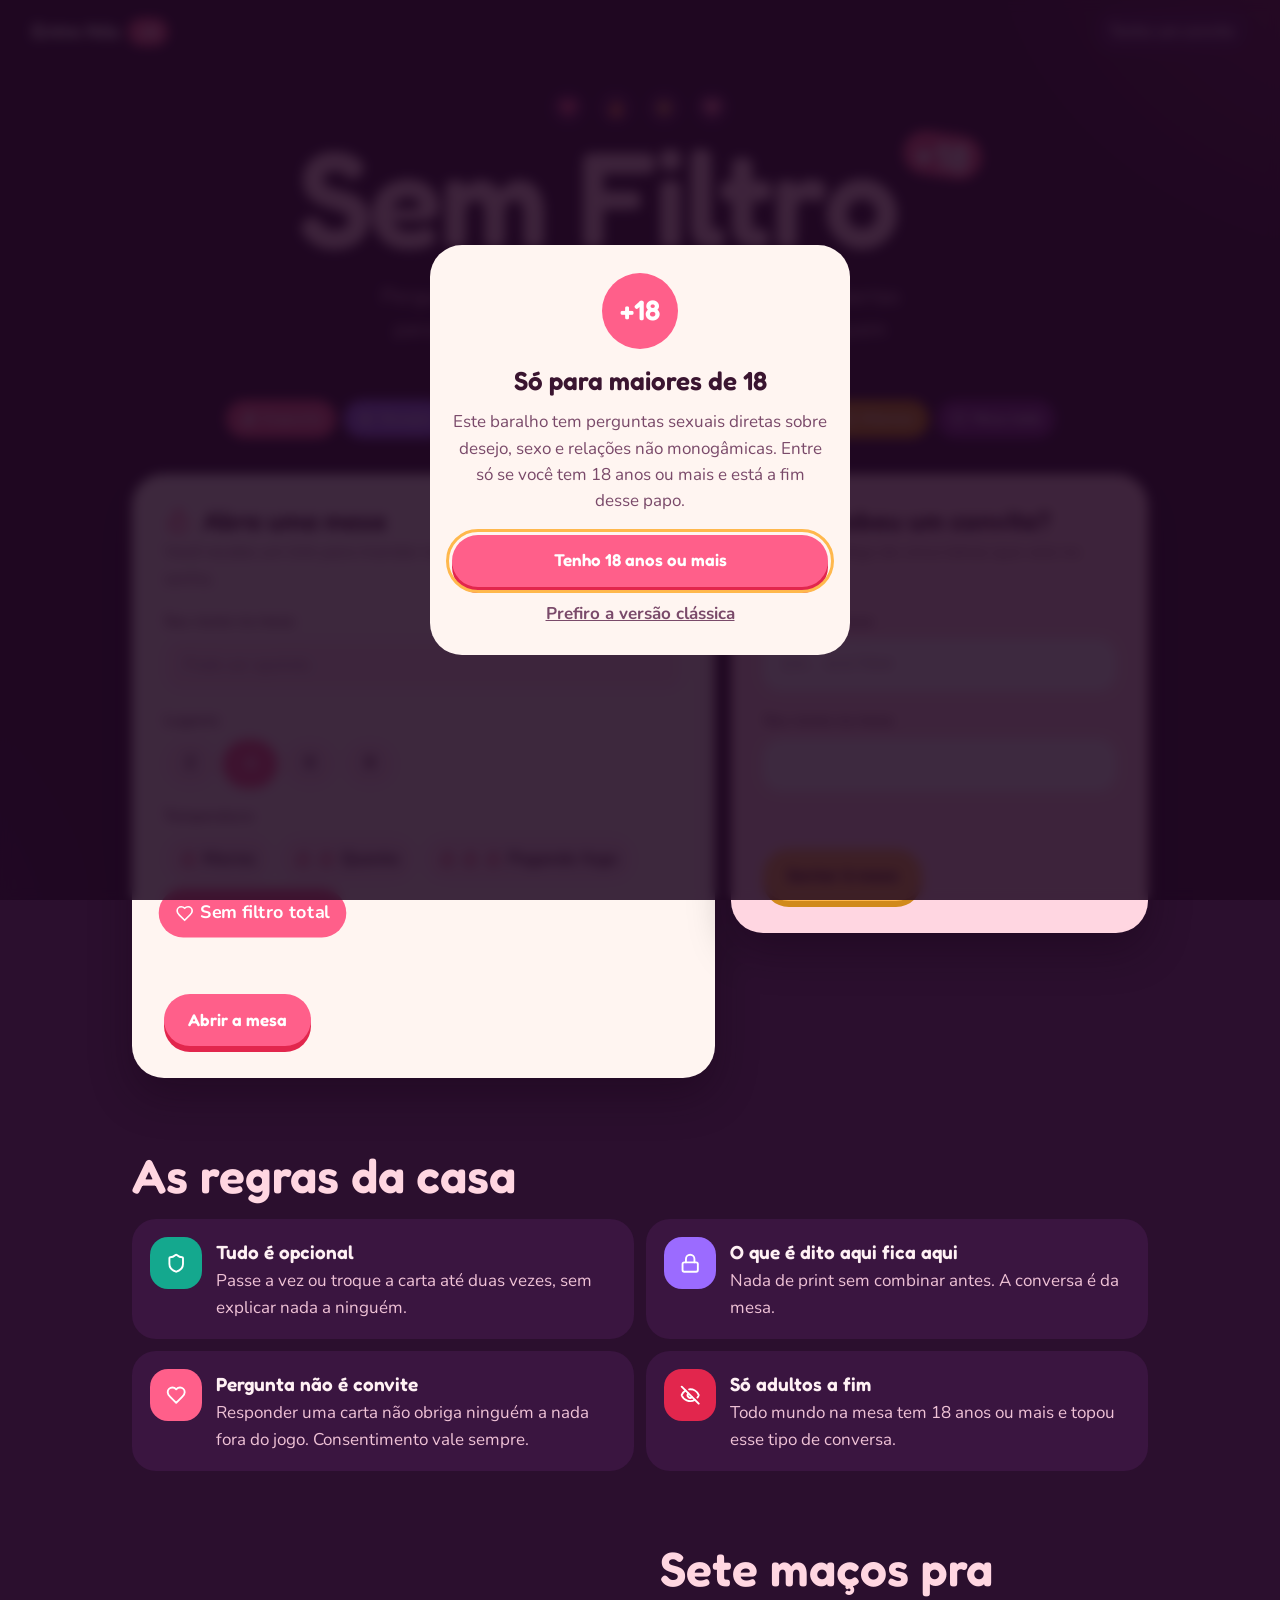
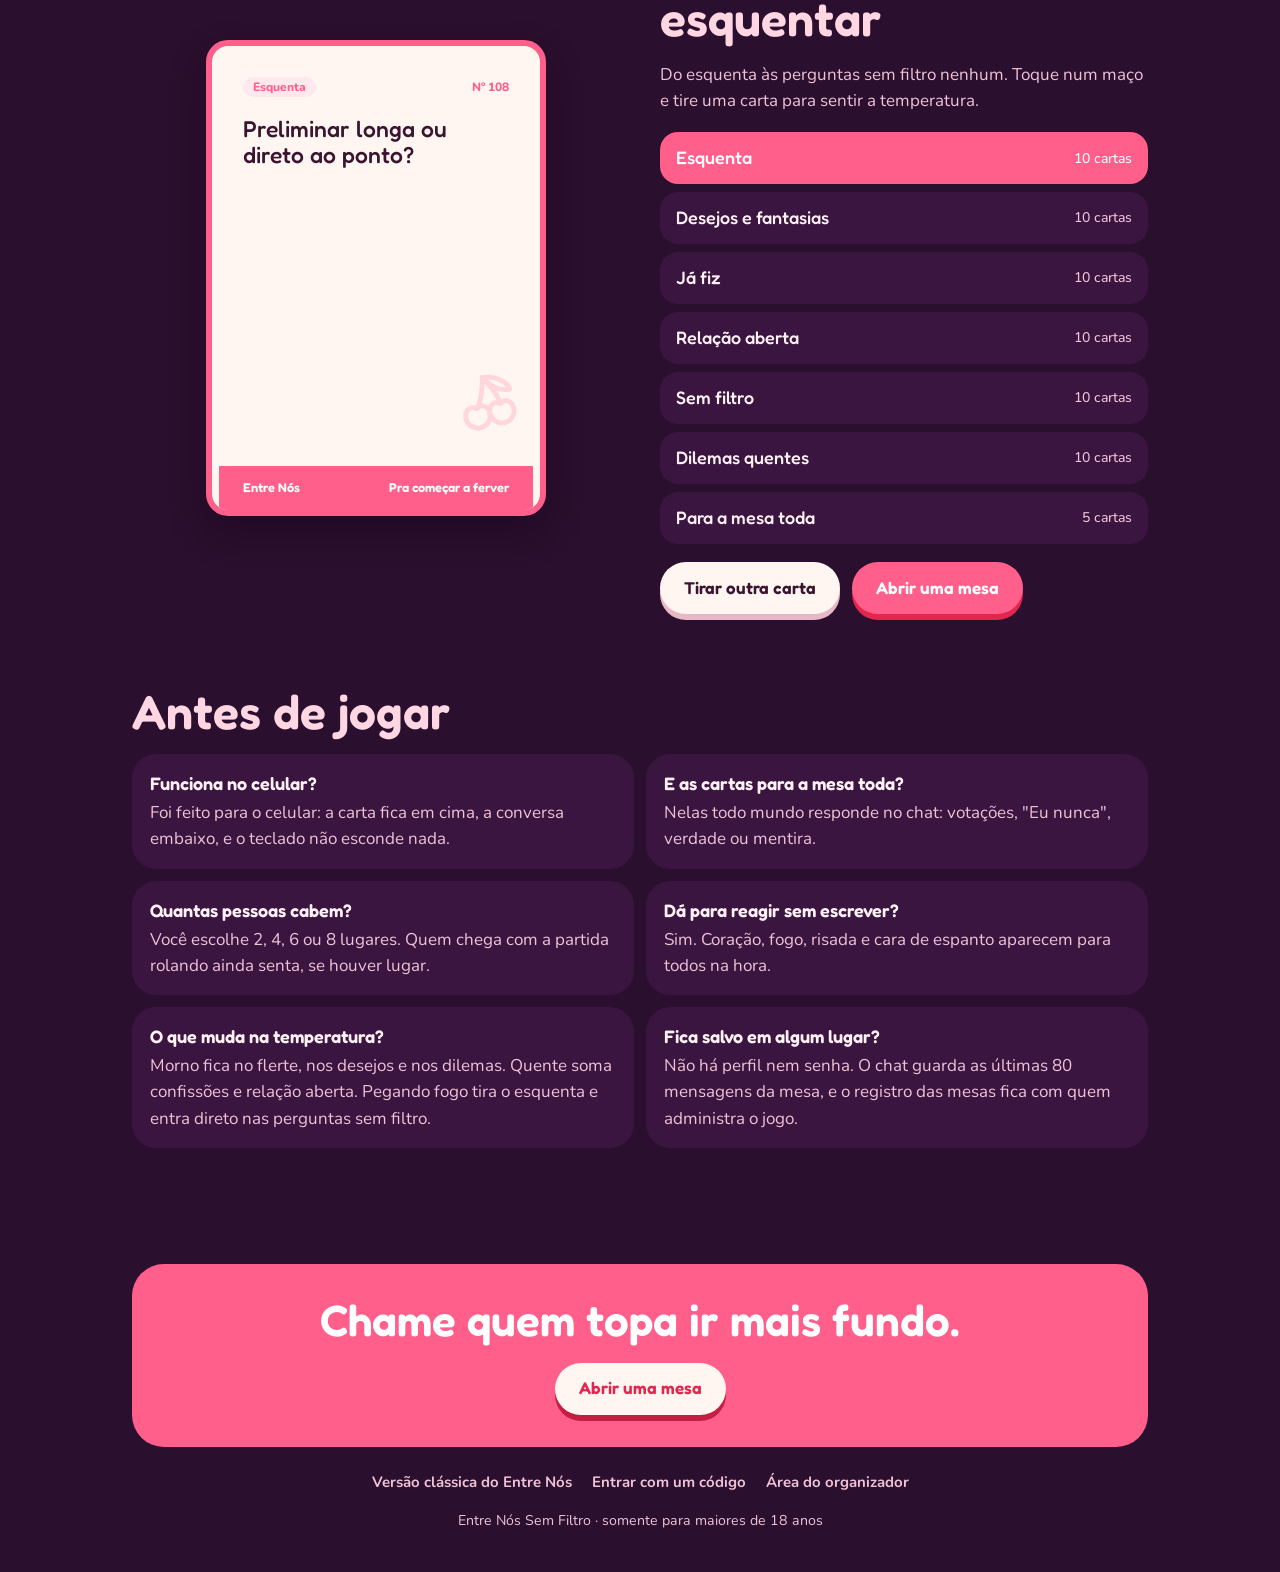
==== 18/index.html @ 723f90b0 "Entre Nós Sem Filtro +18: baralho picante, visual fofo mobile-first e reações Co-Authored-By: Claude" ====
<!doctype html>
<html lang="pt-BR" class="sem-js">
<head>
<meta charset="utf-8">
<meta name="viewport" content="width=device-width, initial-scale=1, viewport-fit=cover">
<title>Entre Nós Sem Filtro +18 — perguntas picantes para jogar online</title>
<meta name="description" content="A versão +18 do Entre Nós: perguntas diretas sobre desejo, sexo e relações abertas para jogar online com 2 a 8 adultos.">
<meta name="robots" content="noindex">
<meta name="theme-color" content="#2b0f2e">
<link rel="icon" href="data:image/svg+xml,%3Csvg xmlns='http://www.w3.org/2000/svg' viewBox='0 0 24 24'%3E%3Cpath fill='%23ff5f8a' d='M19 14c1.49-1.46 3-3.21 3-5.5A5.5 5.5 0 0 0 16.5 3c-1.76 0-3 .5-4.5 2-1.5-1.5-2.74-2-4.5-2A5.5 5.5 0 0 0 2 8.5c0 2.3 1.5 4.05 3 5.5l7 7Z'/%3E%3C/svg%3E">
<link rel="preconnect" href="https://fonts.googleapis.com">
<link rel="preconnect" href="https://fonts.gstatic.com" crossorigin>
<link href="https://fonts.googleapis.com/css2?family=Fredoka:wght@500;600&family=Nunito:wght@400;600;700;800&display=swap" rel="stylesheet">
<link rel="stylesheet" href="fofo.css">
</head>
<body data-baralho="picante">
<header class="topo">
  <a class="logo" href="./">Entre Nós <span class="selo">+18</span></a>
  <nav aria-label="Principal"><a href="#convite">Tenho um convite</a></nav>
</header>

<main>
  <section class="hero" aria-labelledby="titulo">
    <div class="simbolos" aria-hidden="true">
      <span style="--i:0;color:#ff5f8a"><i data-ico="coracao"></i></span>
      <span style="--i:1;color:#ff8a3d"><i data-ico="fogo"></i></span>
      <span style="--i:2;color:#ffb84d"><i data-ico="brilho"></i></span>
      <span style="--i:3;color:#ff86a6"><i data-ico="coracao"></i></span>
    </div>
    <h1 id="titulo">Sem Filtro<span class="mais18">+18</span></h1>
    <p class="apoio">Perguntas diretas sobre desejo, sexo e relações abertas para jogar online com 2 a 8 adultos. Responde quem tem coragem, passa quem não quer.</p>
    <ul class="chips" aria-label="Os sete maços">
      <li><a class="pasta" href="#baralho" data-cat="11" style="--c:#ff5f8a"><i data-ico="cereja"></i>Esquenta</a></li>
      <li><a class="pasta" href="#baralho" data-cat="12" style="--c:#9b6bff"><i data-ico="brilho"></i>Desejos</a></li>
      <li><a class="pasta" href="#baralho" data-cat="13" style="--c:#ff8a3d"><i data-ico="cadeado"></i>Já fiz</a></li>
      <li><a class="pasta" href="#baralho" data-cat="14" style="--c:#14a88e"><i data-ico="infinito"></i>Relação aberta</a></li>
      <li><a class="pasta" href="#baralho" data-cat="15" style="--c:#e2264d"><i data-ico="fogo"></i>Sem filtro</a></li>
      <li><a class="pasta" href="#baralho" data-cat="16" style="--c:#e09a00"><i data-ico="dado"></i>Dilemas</a></li>
      <li><a class="pasta" href="#baralho" data-cat="17" style="--c:#7a2a8c"><i data-ico="coracao"></i>Mesa toda</a></li>
    </ul>
  </section>

  <div class="paineis" id="mesa">
    <section class="painel revela" aria-labelledby="t-criar">
      <h2 id="t-criar"><i data-ico="fogo"></i>Abra uma mesa</h2>
      <p class="sub">Você recebe um link para mandar no grupo. Sem cadastro, sem senha.</p>
      <form id="form-criar" novalidate>
        <label class="campo"><span>Seu nome na mesa</span>
          <input name="nome" autocomplete="nickname" maxlength="20" required placeholder="Pode ser apelido">
        </label>
        <fieldset class="escolha">
          <legend>Lugares</legend>
          <label><input type="radio" name="cap" value="2"><span>2</span></label>
          <label><input type="radio" name="cap" value="4" checked><span>4</span></label>
          <label><input type="radio" name="cap" value="6"><span>6</span></label>
          <label><input type="radio" name="cap" value="8"><span>8</span></label>
        </fieldset>
        <fieldset class="escolha">
          <legend>Temperatura</legend>
          <label><input type="radio" name="modo" value="morno"><span><i data-ico="fogo"></i>Morno</span></label>
          <label><input type="radio" name="modo" value="quente"><span><i data-ico="fogo"></i><i data-ico="fogo"></i>Quente</span></label>
          <label><input type="radio" name="modo" value="fogo"><span><i data-ico="fogo"></i><i data-ico="fogo"></i><i data-ico="fogo"></i>Pegando fogo</span></label>
          <label><input type="radio" name="modo" value="tudo18" checked><span><i data-ico="coracao"></i>Sem filtro total</span></label>
        </fieldset>
        <p class="aviso-erro" id="erro-criar" role="alert"></p>
        <div><button class="btn" type="submit">Abrir a mesa</button></div>
      </form>
    </section>

    <section class="painel convite revela" style="--d:100ms" id="convite" aria-labelledby="t-conv">
      <h2 id="t-conv"><i data-ico="coracao"></i>Recebeu um convite?</h2>
      <p class="sub">Digite o código de cinco letras que veio no link.</p>
      <form id="form-entrar" novalidate>
        <label class="campo"><span>Código da mesa</span>
          <input name="cod" autocomplete="off" autocapitalize="characters" maxlength="5" required placeholder="Ex.: KX7RM" style="letter-spacing:.12em;text-transform:uppercase">
        </label>
        <label class="campo"><span>Seu nome na mesa</span>
          <input name="nome" autocomplete="nickname" maxlength="20" required>
        </label>
        <p class="aviso-erro" id="erro-entrar" role="alert"></p>
        <div><button class="btn btn-ocre" type="submit">Sentar à mesa</button></div>
      </form>
    </section>
  </div>

  <section class="secao regras" aria-labelledby="t-regras">
    <h2 class="titulo-secao revela" id="t-regras">As regras da casa</h2>
    <ul>
      <li class="revela"><span style="--c:#14a88e"><i data-ico="escudo"></i></span><div><b>Tudo é opcional</b><p>Passe a vez ou troque a carta até duas vezes, sem explicar nada a ninguém.</p></div></li>
      <li class="revela" style="--d:80ms"><span style="--c:#9b6bff"><i data-ico="cadeado"></i></span><div><b>O que é dito aqui fica aqui</b><p>Nada de print sem combinar antes. A conversa é da mesa.</p></div></li>
      <li class="revela" style="--d:160ms"><span style="--c:#ff5f8a"><i data-ico="coracao"></i></span><div><b>Pergunta não é convite</b><p>Responder uma carta não obriga ninguém a nada fora do jogo. Consentimento vale sempre.</p></div></li>
      <li class="revela" style="--d:240ms"><span style="--c:#e2264d"><i data-ico="olhoFechado"></i></span><div><b>Só adultos a fim</b><p>Todo mundo na mesa tem 18 anos ou mais e topou esse tipo de conversa.</p></div></li>
    </ul>
  </section>

  <section class="secao vitrine" id="baralho" aria-labelledby="t-baralho">
    <div class="metades">
      <div class="placa revela"><div class="quadro" id="placa"></div></div>
      <div class="indice">
        <h2 class="titulo-secao revela" id="t-baralho">Sete maços pra esquentar</h2>
        <p class="revela" style="--d:80ms">Do esquenta às perguntas sem filtro nenhum. Toque num maço e tire uma carta para sentir a temperatura.</p>
        <ul id="lista-macos" class="revela" style="--d:140ms"></ul>
        <div class="celulas revela" style="--d:200ms">
          <button class="btn btn-claro" type="button" id="outra">Tirar outra carta</button>
          <a class="btn" href="#mesa">Abrir uma mesa</a>
        </div>
      </div>
    </div>
  </section>

  <section class="secao faq" aria-labelledby="t-faq">
    <h2 class="titulo-secao revela" id="t-faq">Antes de jogar</h2>
    <div class="colunas revela">
      <p><b>Funciona no celular?</b>Foi feito para o celular: a carta fica em cima, a conversa embaixo, e o teclado não esconde nada.</p>
      <p><b>Quantas pessoas cabem?</b>Você escolhe 2, 4, 6 ou 8 lugares. Quem chega com a partida rolando ainda senta, se houver lugar.</p>
      <p><b>O que muda na temperatura?</b>Morno fica no flerte, nos desejos e nos dilemas. Quente soma confissões e relação aberta. Pegando fogo tira o esquenta e entra direto nas perguntas sem filtro.</p>
      <p><b>E as cartas para a mesa toda?</b>Nelas todo mundo responde no chat: votações, "Eu nunca", verdade ou mentira.</p>
      <p><b>Dá para reagir sem escrever?</b>Sim. Coração, fogo, risada e cara de espanto aparecem para todos na hora.</p>
      <p><b>Fica salvo em algum lugar?</b>Não há perfil nem senha. O chat guarda as últimas 80 mensagens da mesa, e o registro das mesas fica com quem administra o jogo.</p>
    </div>
  </section>
</main>

<footer class="rodape">
  <div class="convite-final revela">
    <p>Chame quem topa ir mais fundo.</p>
    <a class="btn" href="#mesa">Abrir uma mesa</a>
  </div>
  <nav aria-label="Rodapé">
    <a href="../">Versão clássica do Entre Nós</a>
    <a href="#convite">Entrar com um código</a>
    <a href="../admin.html">Área do organizador</a>
  </nav>
  <small>Entre Nós Sem Filtro · somente para maiores de 18 anos</small>
</footer>

<script src="../js/config.js"></script>
<script src="../js/cartas.js"></script>
<script src="../js/cartas18.js"></script>
<script src="../js/logica.js"></script>
<script src="../js/api.js"></script>
<script src="../js/comum.js"></script>
<script src="tema18.js"></script>
<script src="../js/inicio.js"></script>
</body>
</html>
---- 18/fofo.css ----
/* Entre Nós Sem Filtro (+18) — visual fofo, arredondado e pensado primeiro para o celular */
:root {
  --bg: #2b0f2e;
  --bg-2: #3a1540;
  --bg-3: #4a1c50;
  --ink: #fff1f4;
  --muted: #efc2d6;
  --rosa: #ff5f8a;
  --rosa-2: #ff86a6;
  --rosa-claro: #ffd6e1;
  --cereja: #e2264d;
  --lilas: #9b6bff;
  --menta: #14a88e;
  --mel: #ffb84d;
  --creme: #fff5f1;
  --creme-2: #fbe4ea;
  --tinta: #3a1530;
  --tinta-2: #7a4a6a;
  --erro: #ffb3a1;

  --display: 'Fredoka', 'Nunito', system-ui, sans-serif;
  --text: 'Nunito', system-ui, sans-serif;
  --r-xl: 32px;
  --r-lg: 24px;
  --r: 18px;
  --r-sm: 12px;
  --mola: cubic-bezier(.34, 1.56, .64, 1);
  --ease: cubic-bezier(.2, .7, .2, 1);
  --m: 16px;
  color-scheme: dark;
}
@media (min-width: 720px) { :root { --m: 32px; } }

*, *::before, *::after { box-sizing: border-box; }
[hidden] { display: none !important; }
html { -webkit-text-size-adjust: 100%; -webkit-tap-highlight-color: transparent; }
body {
  margin: 0; min-height: 100dvh; color: var(--ink); font-family: var(--text); font-size: 1.0625rem; line-height: 1.55;
  background-color: var(--bg);
  background-image:
    radial-gradient(60vmax 50vmax at 110% -10%, rgba(255, 95, 138, .28), transparent 60%),
    radial-gradient(50vmax 50vmax at -20% 110%, rgba(155, 107, 255, .25), transparent 60%);
  background-attachment: fixed;
  -webkit-font-smoothing: antialiased;
}
img, svg { display: block; max-width: 100%; }
a { color: inherit; }
button, input, textarea { font: inherit; color: inherit; }
button { cursor: pointer; }
:focus-visible { outline: 3px solid var(--mel); outline-offset: 3px; border-radius: 8px; }
::selection { background: var(--rosa); color: #fff; }
.oculto { position: absolute !important; width: 1px; height: 1px; overflow: hidden; clip: rect(0 0 0 0); white-space: nowrap; }
.ico { width: 1.2em; height: 1.2em; fill: none; stroke: currentColor; stroke-width: 2.2; stroke-linecap: round; stroke-linejoin: round; flex: none; }

/* ---------- céu de símbolos ---------- */
.ceu { position: fixed; inset: 0; pointer-events: none; z-index: 0; overflow: hidden; }
.ceu span { position: absolute; bottom: -60px; width: var(--t, 22px); height: var(--t, 22px); color: var(--c, var(--rosa)); opacity: .22; animation: sobe var(--dur, 18s) linear infinite; animation-delay: var(--atraso, 0s); }
.ceu svg { width: 100%; height: 100%; fill: currentColor; }
@keyframes sobe {
  0% { transform: translate(0, 0) rotate(0); }
  50% { transform: translate(var(--x, 30px), -55vh) rotate(18deg); }
  100% { transform: translate(0, -115vh) rotate(-12deg); }
}
main, header, footer, .pagina-mesa { position: relative; z-index: 1; }

/* ---------- botões ---------- */
.btn {
  display: inline-flex; align-items: center; justify-content: center; gap: 10px;
  min-height: 52px; padding: 0 24px; border: 0; border-radius: 999px;
  background: var(--rosa); color: #fff; font-family: var(--display); font-weight: 600; font-size: 1.0625rem; text-decoration: none;
  box-shadow: 0 6px 0 var(--cereja);
  transition: transform .2s var(--mola), box-shadow .2s var(--ease), background .2s;
}
.btn:hover { background: var(--rosa-2); transform: translateY(-2px); box-shadow: 0 8px 0 var(--cereja); }
.btn:active { transform: translateY(4px); box-shadow: 0 2px 0 var(--cereja); }
.btn[disabled] { opacity: .5; cursor: not-allowed; transform: none; }
.btn-ocre { background: var(--mel); color: var(--tinta); box-shadow: 0 6px 0 #d18a1c; }
.btn-ocre:hover { background: #ffc66d; box-shadow: 0 8px 0 #d18a1c; }
.btn-ocre:active { box-shadow: 0 2px 0 #d18a1c; }
.btn-fantasma { background: var(--bg-3); color: var(--ink); box-shadow: 0 5px 0 #2a0c2c; }
.btn-fantasma:hover { background: #5a2560; box-shadow: 0 7px 0 #2a0c2c; }
.btn-fantasma:active { box-shadow: 0 1px 0 #2a0c2c; }
.btn-claro { background: var(--creme); color: var(--tinta); box-shadow: 0 6px 0 #e7b9c6; }
.btn-claro:hover { background: #fff; box-shadow: 0 8px 0 #e7b9c6; }
.btn-peq { min-height: 42px; padding: 0 16px; font-size: .9375rem; box-shadow: 0 4px 0 #2a0c2c; }
.btn-peq.btn:not(.btn-fantasma) { box-shadow: 0 4px 0 var(--cereja); }

/* ---------- campos ---------- */
.campo { display: grid; gap: 6px; }
.campo > span, .escolha legend { font-weight: 700; font-size: .9375rem; color: var(--tinta-2); }
.campo input {
  min-height: 52px; padding: 0 18px; border: 2px solid transparent; border-radius: var(--r);
  background: var(--creme-2); color: var(--tinta); font-size: 1.0625rem; transition: border-color .2s, background .2s;
}
.campo input:focus { outline: none; border-color: var(--rosa); background: #fff; }
.campo input::placeholder { color: #a57b93; }
.escolha { display: flex; flex-wrap: wrap; gap: 8px; border: 0; padding: 0; margin: 0; }
.escolha legend { padding: 0; margin-bottom: 8px; }
.escolha label { position: relative; }
.escolha input { position: absolute; opacity: 0; inset: 0; margin: 0; cursor: pointer; }
.escolha span {
  display: inline-flex; align-items: center; gap: 6px; justify-content: center; min-width: 52px; min-height: 46px; padding: 0 16px;
  border-radius: 999px; background: var(--creme-2); color: var(--tinta); font-weight: 700;
  transition: background .2s, color .2s, transform .25s var(--mola);
}
.escolha span .ico { width: 1em; height: 1em; color: var(--cereja); }
.escolha input:checked + span { background: var(--rosa); color: #fff; transform: scale(1.06); }
.escolha input:checked + span .ico { color: #fff; }
.escolha input:focus-visible + span { outline: 3px solid var(--mel); outline-offset: 2px; }
.aviso-erro { min-height: 1.5em; margin: 0; color: var(--cereja); font-size: .9375rem; font-weight: 700; }

/* =========================================================
   PÁGINA INICIAL +18
   ========================================================= */
.topo { display: flex; align-items: center; justify-content: space-between; gap: 12px; padding: 16px var(--m); }
.logo { display: inline-flex; align-items: center; gap: 8px; font-family: var(--display); font-weight: 600; font-size: 1.25rem; text-decoration: none; }
.selo { display: inline-grid; place-items: center; min-width: 40px; height: 28px; padding: 0 8px; border-radius: 999px; background: var(--rosa); color: #fff; font-family: var(--display); font-weight: 600; font-size: .875rem; }
.topo nav a { text-decoration: none; font-weight: 700; font-size: .9375rem; padding: 10px 14px; border-radius: 999px; background: var(--bg-3); }

.hero { text-align: center; padding: 28px var(--m) 8px; max-width: 980px; margin: 0 auto; }
.simbolos { display: flex; justify-content: center; gap: 14px; margin-bottom: 8px; }
.simbolos span { width: 34px; height: 34px; display: grid; place-items: center; border-radius: 50%; background: var(--bg-3); animation: quica 2.4s var(--ease) infinite; animation-delay: calc(var(--i) * .18s); }
.simbolos svg { width: 20px; height: 20px; fill: currentColor; }
@keyframes quica { 0%, 60%, 100% { transform: translateY(0); } 30% { transform: translateY(-10px) rotate(-8deg); } }
.hero h1 { margin: 6px 0 0; font-family: var(--display); font-weight: 600; font-size: clamp(3.5rem, 15vw, 8.5rem); line-height: .95; letter-spacing: -0.02em; color: var(--rosa-claro); }
.hero h1 .mais18 { display: inline-block; vertical-align: top; margin-left: 6px; padding: 4px 12px; border-radius: 999px; background: var(--rosa); color: #fff; font-size: .28em; letter-spacing: 0; transform: rotate(8deg); animation: balanca 3s var(--ease) infinite; }
@keyframes balanca { 50% { transform: rotate(-6deg) scale(1.06); } }
.hero .apoio { max-width: 40ch; margin: 18px auto 0; font-size: clamp(1.0625rem, 1rem + .5vw, 1.3125rem); color: var(--muted); }
.chips { display: flex; flex-wrap: wrap; justify-content: center; gap: 8px; margin: 22px auto 0; padding: 0; list-style: none; }
.chips .pasta { display: inline-flex; align-items: center; gap: 6px; padding: 8px 14px; border-radius: 999px; background: var(--c); color: #fff; text-decoration: none; font-weight: 700; font-size: .875rem; transition: transform .25s var(--mola); }
.chips .pasta svg { width: 16px; height: 16px; fill: none; stroke: currentColor; stroke-width: 2.4; stroke-linecap: round; stroke-linejoin: round; }
.chips .pasta:hover { transform: translateY(-3px) rotate(-2deg); }

.paineis { display: grid; gap: 16px; max-width: 1080px; margin: 28px auto 0; padding: 0 var(--m); }
@media (min-width: 900px) { .paineis { grid-template-columns: 1.4fr 1fr; align-items: start; } }
.painel { background: var(--creme); color: var(--tinta); border-radius: var(--r-xl); padding: 24px 20px; box-shadow: 0 18px 40px rgba(20, 0, 20, .35); }
@media (min-width: 720px) { .painel { padding: 32px; } }
.painel h2 { display: flex; align-items: center; gap: 10px; margin: 0 0 4px; font-family: var(--display); font-weight: 600; font-size: 1.625rem; line-height: 1.15; }
.painel h2 .ico { color: var(--rosa); width: 1.1em; height: 1.1em; }
.painel .sub { margin: 0 0 18px; color: var(--tinta-2); }
.painel form { display: grid; gap: 18px; }
.painel.convite { background: var(--rosa-claro); }
.painel.convite .campo input { background: #fff; }

.secao { max-width: 1080px; margin: 0 auto; padding: 72px var(--m) 0; }
.titulo-secao { margin: 0 0 18px; font-family: var(--display); font-weight: 600; font-size: clamp(2rem, 1.4rem + 3vw, 3rem); line-height: 1.05; color: var(--rosa-claro); }
.regras ul { list-style: none; margin: 0; padding: 0; display: grid; gap: 12px; }
@media (min-width: 720px) { .regras ul { grid-template-columns: 1fr 1fr; } }
.regras li { display: grid; grid-template-columns: 52px 1fr; gap: 14px; align-items: start; padding: 18px; border-radius: var(--r-lg); background: var(--bg-2); }
.regras li > span { width: 52px; height: 52px; border-radius: 18px; display: grid; place-items: center; background: var(--c); color: #fff; }
.regras li b { display: block; font-family: var(--display); font-weight: 600; font-size: 1.1875rem; }
.regras li p { margin: 2px 0 0; color: var(--muted); }

.vitrine .metades { display: grid; gap: 20px; align-items: center; }
@media (min-width: 860px) { .vitrine .metades { grid-template-columns: 1fr 1fr; gap: 40px; } }
.placa { display: grid; place-items: center; }
.placa .quadro { width: min(78vw, 340px); }
.indice ul { list-style: none; margin: 0 0 18px; padding: 0; display: grid; gap: 8px; }
.indice li button {
  width: 100%; display: flex; justify-content: space-between; align-items: center; gap: 12px; padding: 12px 16px; border: 0; border-radius: var(--r);
  background: var(--bg-2); text-align: left; font-family: var(--display); font-weight: 500; font-size: 1.125rem; color: var(--ink);
  transition: background .2s, transform .25s var(--mola);
}
.indice li button small { font-family: var(--text); font-size: .875rem; color: var(--muted); }
.indice li button:hover { transform: translateX(4px); background: var(--bg-3); }
.indice li button[aria-pressed="true"] { background: var(--c, var(--rosa)); color: #fff; }
.indice li button[aria-pressed="true"] small { color: #fff; }
.indice p { color: var(--muted); margin: 0 0 18px; }
.celulas { display: flex; flex-wrap: wrap; gap: 12px; }

.faq .colunas p { margin: 0 0 12px; padding: 16px 18px; border-radius: var(--r-lg); background: var(--bg-2); color: var(--muted); }
.faq .colunas b { display: block; color: var(--ink); font-family: var(--display); font-weight: 600; font-size: 1.125rem; margin-bottom: 2px; }
@media (min-width: 860px) { .faq .colunas { columns: 2; column-gap: 12px; } .faq .colunas p { break-inside: avoid; } }

.rodape { max-width: 1080px; margin: 72px auto 0; padding: 32px var(--m) 40px; text-align: center; }
.rodape .convite-final { padding: 32px 20px; border-radius: var(--r-xl); background: var(--rosa); color: #fff; }
.rodape .convite-final p { margin: 0 0 18px; font-family: var(--display); font-weight: 600; font-size: clamp(1.75rem, 1.2rem + 3vw, 2.75rem); line-height: 1.1; }
.rodape .convite-final .btn { background: var(--creme); color: var(--cereja); box-shadow: 0 6px 0 #c41f43; }
.rodape nav { display: flex; flex-wrap: wrap; justify-content: center; gap: 8px 20px; margin-top: 24px; font-weight: 700; font-size: .9375rem; }
.rodape nav a { text-decoration: none; color: var(--muted); }
.rodape nav a:hover { color: var(--ink); }
.rodape small { display: block; margin-top: 16px; color: var(--muted); }

/* ---------- portão de idade ---------- */
.portao { position: fixed; inset: 0; z-index: 100; display: grid; place-items: center; padding: 16px; background: rgba(30, 6, 32, .86); backdrop-filter: blur(6px); -webkit-backdrop-filter: blur(6px); animation: aparece .3s var(--ease); }
.portao .caixa { width: min(100%, 420px); background: var(--creme); color: var(--tinta); border-radius: var(--r-xl); padding: 28px 22px; text-align: center; animation: surge-mola .5s var(--mola); }
.portao .caixa .grande { width: 76px; height: 76px; margin: 0 auto 12px; border-radius: 50%; background: var(--rosa); color: #fff; display: grid; place-items: center; font-family: var(--display); font-weight: 600; font-size: 1.75rem; }
.portao h2 { margin: 0 0 8px; font-family: var(--display); font-weight: 600; font-size: 1.625rem; }
.portao p { margin: 0 0 20px; color: var(--tinta-2); }
.portao .acoes { display: grid; gap: 14px; }
.portao a { color: var(--tinta-2); font-weight: 700; }
@keyframes aparece { from { opacity: 0; } }
@keyframes surge-mola { from { transform: scale(.8) translateY(20px); opacity: 0; } }

/* =========================================================
   A CARTA
   ========================================================= */
.carta { --cat: #ff5f8a; position: relative; aspect-ratio: 5 / 7; width: 100%; perspective: 1400px; }
.carta .giro { position: absolute; inset: 0; transform-style: preserve-3d; transition: transform .9s var(--mola); }
.carta.virada .giro { transform: rotateY(180deg) scale(.96); }
.carta .face, .carta .verso { position: absolute; inset: 0; backface-visibility: hidden; -webkit-backface-visibility: hidden; overflow: hidden; border-radius: 22px; box-shadow: 0 16px 34px rgba(20, 0, 20, .4); }
.carta .face { background: var(--creme); color: var(--tinta); display: flex; flex-direction: column; padding: 9% 9% 0; container-type: inline-size; border: 6px solid var(--cat); }
.carta .verso { transform: rotateY(180deg); }
.carta.so-frente .giro { transform: none; }
.carta .face .cab { display: flex; justify-content: space-between; align-items: center; gap: 8px; font-size: max(12px, 4.4cqi); font-weight: 800; color: var(--cat); line-height: 1.2; }
.carta .face .cab span:first-child { padding: 3px 10px; border-radius: 999px; background: color-mix(in srgb, var(--cat) 14%, white); }
.carta .face .titulo { margin: 7% 0 0; font-family: var(--display); font-weight: 600; font-size: 9.5cqi; line-height: 1; color: var(--cat); }
.carta .face .perg { margin: 7% 0 0; font-family: var(--display); font-weight: 500; font-size: 8.6cqi; line-height: 1.16; }
.carta .face .perg.longa { font-size: 7.3cqi; }
.carta .face .perg.instrucao { font-family: var(--text); font-weight: 600; font-size: 5.8cqi; line-height: 1.42; }
.carta .face .todos { align-self: flex-start; margin-top: 5%; padding: 4px 12px; border-radius: 999px; background: var(--cat); color: #fff; font-size: max(12px, 4.2cqi); font-weight: 800; }
.carta .face .simbolo { position: absolute; right: 7%; bottom: 17%; width: 22cqi; height: 22cqi; color: var(--cat); opacity: .2; transform: rotate(-12deg); }
.carta .face .simbolo svg { width: 100%; height: 100%; fill: none; stroke: currentColor; stroke-width: 2; stroke-linecap: round; stroke-linejoin: round; }
.carta .face .pe { margin: auto -9% 0; padding: 4.5% 9%; background: var(--cat); color: #fff; display: flex; justify-content: space-between; align-items: center; font-family: var(--display); font-weight: 600; font-size: max(12px, 4.8cqi); }
.verso-arte { width: 100%; height: 100%; }

/* =========================================================
   A MESA — no celular é um app de tela cheia: palco em cima, conversa embaixo
   ========================================================= */
.pagina-mesa { height: 100dvh; display: flex; flex-direction: column; overflow: hidden; }
.barra { display: flex; align-items: center; gap: 8px; padding: 10px var(--m); background: rgba(43, 15, 46, .92); flex: none; }
.barra .marca { display: inline-flex; align-items: center; gap: 6px; font-family: var(--display); font-weight: 600; font-size: 1.125rem; text-decoration: none; margin-right: auto; }
.codigo-sala { padding: 6px 12px; border-radius: 999px; background: var(--bg-3); font-family: var(--display); font-weight: 600; letter-spacing: .08em; font-size: .9375rem; }
.barra .acoes { display: flex; gap: 6px; }
.barra .acoes .btn { width: 42px; min-height: 42px; padding: 0; }
.barra .acoes .btn span { display: none; }
.demo-aviso { margin: 0 var(--m) 6px; padding: 8px 14px; border-radius: var(--r); background: var(--mel); color: var(--tinta); font-size: .8125rem; font-weight: 700; line-height: 1.35; flex: none; }

.mesa { flex: 1; min-height: 0; display: flex; flex-direction: column; }
.palco { flex: 0 1 auto; max-height: 62%; overflow-y: auto; overscroll-behavior: contain; display: flex; flex-direction: column; gap: 12px; padding: 8px var(--m) 14px; }
.mesa:has(.chat[hidden]) .palco { max-height: none; flex: 1; }

.lugares { display: flex; gap: 8px; list-style: none; margin: 0 calc(var(--m) * -1); padding: 2px var(--m) 4px; overflow-x: auto; scrollbar-width: none; flex: none; }
.lugares::-webkit-scrollbar { display: none; }
.lugar { display: flex; align-items: center; gap: 8px; padding: 4px 12px 4px 4px; border-radius: 999px; background: var(--bg-2); font-size: .875rem; font-weight: 700; white-space: nowrap; flex: none; transition: background .3s, transform .3s var(--mola); }
.lugar .ini { width: 30px; height: 30px; border-radius: 50%; display: grid; place-items: center; background: var(--c, var(--rosa)); color: var(--tinta); font-weight: 800; font-size: .875rem; position: relative; }
.lugar .ini::after { content: ''; position: absolute; right: -2px; bottom: -2px; width: 10px; height: 10px; border-radius: 50%; background: #9a8a96; box-shadow: 0 0 0 2px var(--bg-2); }
.lugar.on .ini::after { background: #6ee7a8; }
.lugar.vez { background: var(--rosa); color: #fff; transform: scale(1.04); }
.lugar.vez .ini::after { box-shadow: 0 0 0 2px var(--rosa); }
.lugar .coroa { width: 14px; height: 14px; color: var(--mel); }
.lugar.vez .coroa { color: #fff; }
.lugar.vazio { background: transparent; box-shadow: inset 0 0 0 2px var(--bg-3); color: var(--muted); }
.lugar.vazio .ini { background: var(--bg-3); }
.lugar.vazio .ini::after { display: none; }
.lugar .tirar { border: 0; background: none; padding: 2px; opacity: .65; color: inherit; }

.status { margin: 0; font-family: var(--display); font-weight: 600; font-size: 1.5rem; line-height: 1.1; color: var(--rosa-claro); }
.status-sub { margin: -6px 0 0; color: var(--muted); font-size: .9375rem; line-height: 1.4; }

.area-carta { display: grid; place-items: center; padding: 6px 0; }
.leque { position: relative; width: min(100%, 520px); height: clamp(170px, 30dvh, 340px); }
.leque .carta-monte {
  position: absolute; left: 50%; bottom: 0; width: clamp(96px, 26vw, 170px); aspect-ratio: 5 / 7; border: 0; padding: 0; background: none;
  border-radius: 16px; overflow: hidden; box-shadow: 0 10px 22px rgba(20, 0, 20, .45); transform-origin: 50% 130%;
  transition: transform .4s var(--mola), translate .3s var(--mola), filter .2s;
}
.leque.ativo .carta-monte { animation: respira 2.6s var(--ease) infinite; animation-delay: calc(var(--i, 0) * .15s); }
@keyframes respira { 50% { translate: 0 -6px; } }
.leque.ativo .carta-monte:hover, .leque.ativo .carta-monte:focus-visible { translate: 0 -26px; filter: brightness(1.08); animation: none; outline: none; }
.leque .carta-monte.saindo { transition: transform .5s var(--ease), opacity .5s; opacity: 0; }
.leque:not(.ativo) .carta-monte { cursor: default; filter: saturate(.8); }

.carta-mao { width: max(150px, min(56vw, 300px, calc((58dvh - 200px) * 5 / 7))); }
.palco:has(.carta-mao) > .status-sub:not(:last-child) { display: none; }
.barra .marca, .codigo-sala { white-space: nowrap; }
@media (max-width: 1023px) {
  .mesa .palco { max-height: 66%; gap: 10px; }
  .palco .botoes-vez { gap: 8px; flex-wrap: nowrap; overflow-x: auto; justify-content: safe center; margin: 0 calc(var(--m) * -1); padding: 0 var(--m) 6px; scrollbar-width: none; flex: none; }
  .botoes-vez::-webkit-scrollbar { display: none; }
  .botoes-vez .btn { flex: none; }
  .demo-aviso { font-size: .75rem; padding: 6px 12px; }
  .palco .botoes-vez .btn { min-height: 40px; padding: 0 14px; font-size: .875rem; box-shadow: 0 4px 0 #2a0c2c; }
  .botoes-vez .btn-ocre { box-shadow: 0 4px 0 #d18a1c; }
}
@media (max-width: 420px) {
  .barra .marca { font-size: 1rem; }
  .codigo-sala { font-size: .8125rem; padding: 6px 10px; }
  .barra .acoes .btn { width: 40px; min-height: 40px; }
}
.carta-mao.entrando { animation: entra .8s var(--mola) both; }
@keyframes entra { from { transform: translateY(60px) rotate(-10deg) scale(.7); opacity: 0; } }

.botoes-vez { display: flex; flex-wrap: wrap; gap: 10px; justify-content: center; }
.botoes-vez .btn { min-height: 46px; padding: 0 18px; font-size: .9375rem; }
.palco > .status-sub:last-child { text-align: center; margin: 0; font-size: .8125rem; }
.palco > .status-sub:last-child button { font-weight: 700; }

.saguao { display: grid; gap: 16px; }
.convite-cartao { background: var(--creme); color: var(--tinta); border-radius: var(--r-xl); padding: 22px; text-align: center; }
.convite-cartao .cab { margin: 0; font-weight: 800; color: var(--tinta-2); }
.convite-cartao .codigo-grande { margin: 4px 0 14px; font-family: var(--display); font-weight: 600; font-size: clamp(2.75rem, 14vw, 4.5rem); letter-spacing: .1em; line-height: 1; color: var(--cereja); }
.convite-cartao .link { display: flex; gap: 8px; }
.convite-cartao .link input { flex: 1; min-width: 0; min-height: 46px; border: 0; border-radius: 999px; padding: 0 16px; background: var(--creme-2); color: var(--tinta); font-size: .875rem; }
.convite-cartao .link .btn { box-shadow: 0 4px 0 var(--cereja); }
.convite-cartao p { margin: 12px 0 0; color: var(--tinta-2); font-size: .9375rem; }
.saguao .lugares { flex-wrap: wrap; overflow: visible; margin: 0; padding: 0; }

.entrada { width: 100%; max-width: 520px; margin: 0 auto; background: var(--creme); color: var(--tinta); border-radius: var(--r-xl); padding: 24px 20px; display: grid; gap: 16px; }
.entrada h1 { margin: 0; font-family: var(--display); font-weight: 600; font-size: 1.75rem; line-height: 1.1; }
.entrada p { margin: 0; color: var(--tinta-2); }
.entrada .lugares { flex-wrap: wrap; overflow: visible; margin: 0; padding: 0; }
.entrada .lugar { background: var(--creme-2); color: var(--tinta); }
.entrada .lugar .ini::after { box-shadow: 0 0 0 2px var(--creme-2); }

/* conversa */
.chat { flex: 1 1 40%; min-height: 0; display: flex; flex-direction: column; background: var(--bg-2); border-radius: 26px 26px 0 0; box-shadow: 0 -10px 30px rgba(20, 0, 20, .3); }
.chat .cab-chat { display: flex; align-items: center; gap: 8px; padding: 12px 18px 4px; font-family: var(--display); font-weight: 600; font-size: 1.0625rem; }
.chat .cab-chat::before { content: ''; width: 36px; height: 5px; border-radius: 9px; background: var(--bg-3); position: absolute; left: 50%; margin-left: -18px; top: 6px; }
.chat { position: relative; }
.chat .cab-chat small { margin-left: auto; font-family: var(--text); font-size: .8125rem; color: var(--muted); }
.mensagens { flex: 1; min-height: 0; overflow-y: auto; padding: 6px 14px 10px; display: flex; flex-direction: column; gap: 10px; overscroll-behavior: contain; }
.msg { max-width: 86%; animation: bolha .45s var(--mola) both; }
@keyframes bolha { from { opacity: 0; transform: translateY(10px) scale(.92); } }
.msg .quem { font-size: .8125rem; font-weight: 800; color: var(--c, var(--rosa)); padding: 0 6px; }
.msg .quem time { color: var(--muted); font-weight: 600; margin-left: 6px; }
.msg .bolha { background: var(--bg-3); padding: 9px 14px; margin-top: 3px; border-radius: 20px 20px 20px 6px; overflow-wrap: anywhere; line-height: 1.42; font-size: 1rem; }
.msg.minha { align-self: flex-end; }
.msg.minha .quem { text-align: right; }
.msg.minha .bolha { background: var(--rosa); color: #fff; border-radius: 20px 20px 6px 20px; }
.msg.resp .bolha { background: var(--creme); color: var(--tinta); box-shadow: inset 0 0 0 3px var(--cat, var(--rosa)); }
.msg.minha.resp .bolha { border-radius: 20px 20px 6px 20px; }
.msg.resp .marca-resp { display: flex; align-items: center; gap: 4px; font-size: .75rem; font-weight: 800; color: var(--cat, var(--cereja)); margin-bottom: 2px; }
.msg.sis { align-self: center; text-align: center; color: var(--muted); font-size: .8125rem; max-width: 100%; padding: 4px 12px; border-radius: 999px; background: rgba(255, 255, 255, .05); }
.msg.rea { display: inline-flex; align-items: center; gap: 6px; font-weight: 700; }
.msg.rea .ico { width: 1.1em; height: 1.1em; }
.r-coracao .ico { color: var(--rosa); } .r-fogo .ico { color: #ff8a3d; } .r-risada .ico { color: var(--mel); } .r-uau .ico { color: var(--lilas); }
.msg.mini-carta { align-self: stretch; max-width: 100%; background: var(--creme); color: var(--tinta); border-radius: 20px; padding: 12px 14px; box-shadow: inset 6px 0 0 var(--cat); }
.msg.mini-carta .quem { color: var(--tinta-2); padding: 0; }
.msg.mini-carta q { display: block; quotes: none; font-family: var(--display); font-weight: 500; font-size: 1.0625rem; line-height: 1.3; margin-top: 4px; }

.reacoes { display: flex; gap: 8px; padding: 6px 14px 0; flex: none; }
.reacoes button { width: 44px; height: 40px; border: 0; border-radius: 999px; display: grid; place-items: center; background: var(--bg-3); transition: transform .25s var(--mola), background .2s; }
.reacoes button:hover { background: #5a2560; transform: translateY(-2px); }
.reacoes button:active { transform: scale(.9); }
.reacoes button svg { width: 22px; height: 22px; }
.reacoes [data-rea="coracao"] { color: var(--rosa); } .reacoes [data-rea="fogo"] { color: #ff8a3d; }
.reacoes [data-rea="risada"] { color: var(--mel); } .reacoes [data-rea="uau"] { color: var(--lilas); }
.reacoes button.pulou { animation: pulo .5s var(--mola); }
@keyframes pulo { 40% { transform: scale(1.35) rotate(-10deg); } }

.compor { display: flex; gap: 8px; padding: 8px 12px calc(10px + env(safe-area-inset-bottom)); flex: none; }
.compor textarea { flex: 1; min-height: 48px; max-height: 120px; resize: none; border: 2px solid transparent; border-radius: 24px; padding: 12px 18px; line-height: 1.3; background: var(--bg); color: var(--ink); font-size: 1rem; transition: border-color .2s; }
.compor textarea:focus { outline: none; border-color: var(--rosa); }
.compor textarea::placeholder { color: #b98aa3; }
.compor .btn { width: 48px; min-height: 48px; padding: 0; flex: none; box-shadow: 0 4px 0 var(--cereja); }
.contador { margin: -4px 0 0; padding: 0 18px 8px; font-size: .8125rem; color: var(--muted); text-align: right; flex: none; }
.contador:empty { display: none; }

.fim-mesa { text-align: center; display: grid; gap: 14px; justify-items: center; padding: 24px 0; }

.toast { position: fixed; left: 50%; top: 16px; transform: translate(-50%, -20px); opacity: 0; background: var(--creme); color: var(--tinta); padding: 12px 20px; border-radius: 999px; font-weight: 700; z-index: 120; box-shadow: 0 10px 30px rgba(0, 0, 0, .35); transition: opacity .25s, transform .35s var(--mola); pointer-events: none; max-width: calc(100vw - 32px); text-align: center; }
.toast.on { opacity: 1; transform: translate(-50%, 0); }
.toast.erro { background: var(--erro); color: #3a0a0a; }

/* estouro de símbolos */
.estouro { position: fixed; z-index: 90; pointer-events: none; width: 0; height: 0; }
.faisca { position: absolute; left: 0; top: 0; width: var(--tam); height: var(--tam); margin: calc(var(--tam) / -2); color: var(--rosa); animation: faisca 1.2s cubic-bezier(.15, .7, .3, 1) both; }
.faisca svg { width: 100%; height: 100%; fill: currentColor; }
.f-fogo { color: #ff8a3d; } .f-brilho { color: var(--mel); } .f-cereja { color: var(--cereja); } .f-risada { color: var(--mel); } .f-uau { color: var(--lilas); } .f-infinito { color: var(--menta); } .f-dado { color: var(--mel); } .f-cadeado { color: #ff8a3d; }
.f-risada svg, .f-uau svg, .f-cereja svg, .f-infinito svg, .f-dado svg, .f-cadeado svg { fill: none; stroke: currentColor; stroke-width: 2.4; stroke-linecap: round; stroke-linejoin: round; }
@keyframes faisca { 0% { transform: translate(0, 0) scale(.2); opacity: 0; } 15% { opacity: 1; } 100% { transform: translate(var(--dx), var(--dy)) rotate(var(--rot)) scale(1.1); opacity: 0; } }

/* entradas ao rolar */
.revela { opacity: 0; transform: translateY(26px) scale(.98); transition: opacity .6s var(--ease), transform .7s var(--mola); transition-delay: var(--d, 0ms); }
.revela.visto { opacity: 1; transform: none; }
.sem-js .revela { opacity: 1; transform: none; }

/* ---------- telas largas: conversa vira coluna ao lado ---------- */
@media (min-width: 1024px) {
  .mesa { flex-direction: row; gap: 0; }
  .palco { flex: 1; max-height: none; padding: 16px 32px 32px; gap: 18px; }
  .chat { flex: 0 0 400px; border-radius: 26px 0 0 0; }
  .chat .cab-chat::before { display: none; }
  .status { font-size: 2.25rem; }
  .area-carta { flex: 1; }
  .carta-mao { width: max(200px, min(22vw, 320px, calc((100dvh - 340px) * 5 / 7))); }
  .barra .acoes .btn { width: auto; padding: 0 16px; }
  .barra .acoes .btn span { display: inline; }
  .saguao { grid-template-columns: 1fr 1fr; align-items: start; }
  .lugares { flex-wrap: wrap; overflow: visible; margin: 0; padding: 0; }
}

@media (prefers-reduced-motion: reduce) {
  *, *::before, *::after { animation-duration: .01ms !important; animation-iteration-count: 1 !important; transition-duration: .01ms !important; }
  .ceu { display: none; }
  .revela { opacity: 1; transform: none; }
}
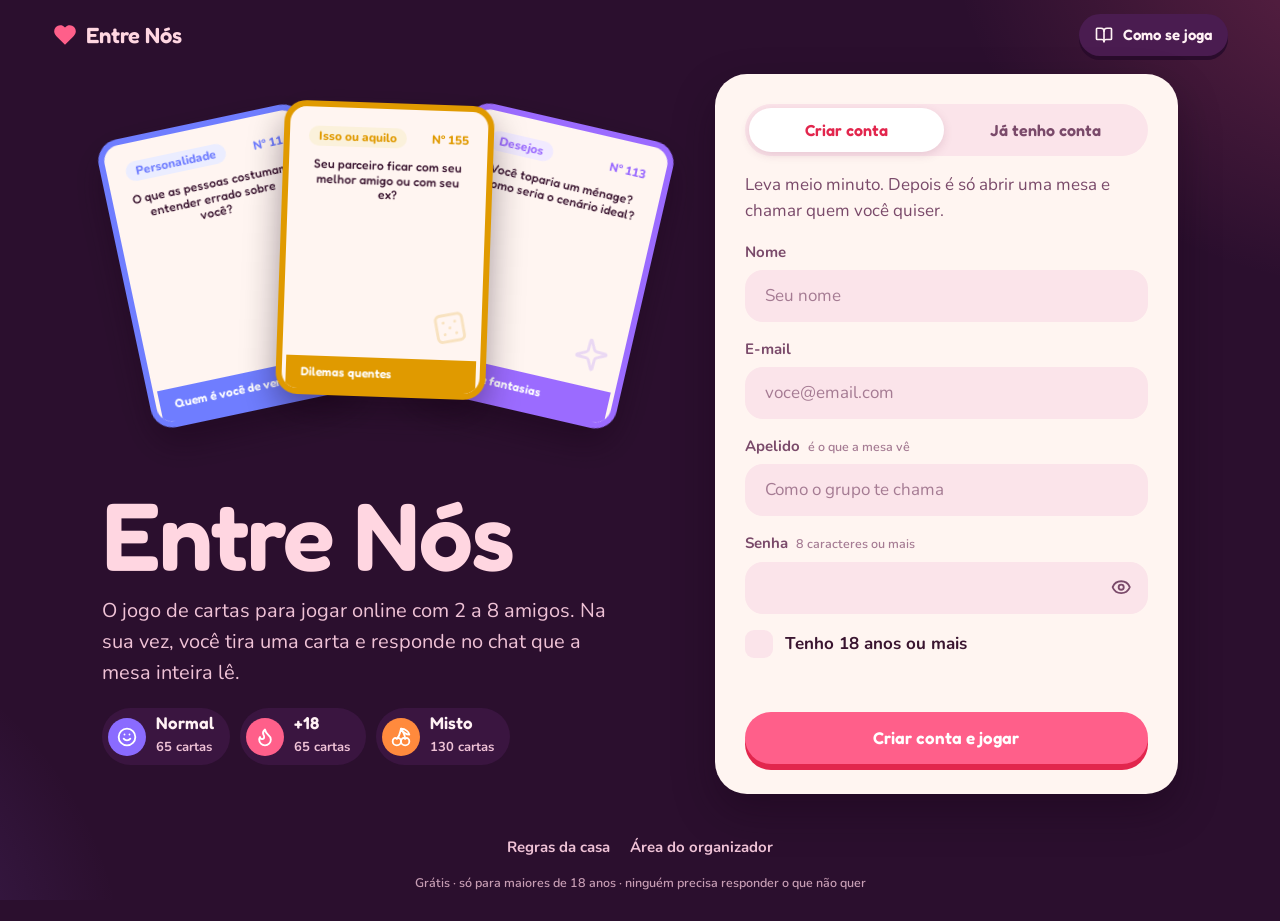
==== commit 8e9295e4: "Entre Nós 2.0: contas, mesas só por convite, baralho Misto, visual único e músicas - Cadastro com no" ====
--- a/18/index.html
+++ b/18/index.html
@@ -1,146 +1,5 @@
 <!doctype html>
-<html lang="pt-BR" class="sem-js">
-<head>
-<meta charset="utf-8">
-<meta name="viewport" content="width=device-width, initial-scale=1, viewport-fit=cover">
-<title>Entre Nós Sem Filtro +18 — perguntas picantes para jogar online</title>
-<meta name="description" content="A versão +18 do Entre Nós: perguntas diretas sobre desejo, sexo e relações abertas para jogar online com 2 a 8 adultos.">
-<meta name="robots" content="noindex">
-<meta name="theme-color" content="#2b0f2e">
-<link rel="icon" href="data:image/svg+xml,%3Csvg xmlns='http://www.w3.org/2000/svg' viewBox='0 0 24 24'%3E%3Cpath fill='%23ff5f8a' d='M19 14c1.49-1.46 3-3.21 3-5.5A5.5 5.5 0 0 0 16.5 3c-1.76 0-3 .5-4.5 2-1.5-1.5-2.74-2-4.5-2A5.5 5.5 0 0 0 2 8.5c0 2.3 1.5 4.05 3 5.5l7 7Z'/%3E%3C/svg%3E">
-<link rel="preconnect" href="https://fonts.googleapis.com">
-<link rel="preconnect" href="https://fonts.gstatic.com" crossorigin>
-<link href="https://fonts.googleapis.com/css2?family=Fredoka:wght@500;600&family=Nunito:wght@400;600;700;800&display=swap" rel="stylesheet">
-<link rel="stylesheet" href="fofo.css">
-</head>
-<body data-baralho="picante">
-<header class="topo">
-  <a class="logo" href="./">Entre Nós <span class="selo">+18</span></a>
-  <nav aria-label="Principal"><a href="#convite">Tenho um convite</a></nav>
-</header>
-
-<main>
-  <section class="hero" aria-labelledby="titulo">
-    <div class="simbolos" aria-hidden="true">
-      <span style="--i:0;color:#ff5f8a"><i data-ico="coracao"></i></span>
-      <span style="--i:1;color:#ff8a3d"><i data-ico="fogo"></i></span>
-      <span style="--i:2;color:#ffb84d"><i data-ico="brilho"></i></span>
-      <span style="--i:3;color:#ff86a6"><i data-ico="coracao"></i></span>
-    </div>
-    <h1 id="titulo">Sem Filtro<span class="mais18">+18</span></h1>
-    <p class="apoio">Perguntas diretas sobre desejo, sexo e relações abertas para jogar online com 2 a 8 adultos. Responde quem tem coragem, passa quem não quer.</p>
-    <ul class="chips" aria-label="Os sete maços">
-      <li><a class="pasta" href="#baralho" data-cat="11" style="--c:#ff5f8a"><i data-ico="cereja"></i>Esquenta</a></li>
-      <li><a class="pasta" href="#baralho" data-cat="12" style="--c:#9b6bff"><i data-ico="brilho"></i>Desejos</a></li>
-      <li><a class="pasta" href="#baralho" data-cat="13" style="--c:#ff8a3d"><i data-ico="cadeado"></i>Já fiz</a></li>
-      <li><a class="pasta" href="#baralho" data-cat="14" style="--c:#14a88e"><i data-ico="infinito"></i>Relação aberta</a></li>
-      <li><a class="pasta" href="#baralho" data-cat="15" style="--c:#e2264d"><i data-ico="fogo"></i>Sem filtro</a></li>
-      <li><a class="pasta" href="#baralho" data-cat="16" style="--c:#e09a00"><i data-ico="dado"></i>Dilemas</a></li>
-      <li><a class="pasta" href="#baralho" data-cat="17" style="--c:#7a2a8c"><i data-ico="coracao"></i>Mesa toda</a></li>
-    </ul>
-  </section>
-
-  <div class="paineis" id="mesa">
-    <section class="painel revela" aria-labelledby="t-criar">
-      <h2 id="t-criar"><i data-ico="fogo"></i>Abra uma mesa</h2>
-      <p class="sub">Você recebe um link para mandar no grupo. Sem cadastro, sem senha.</p>
-      <form id="form-criar" novalidate>
-        <label class="campo"><span>Seu nome na mesa</span>
-          <input name="nome" autocomplete="nickname" maxlength="20" required placeholder="Pode ser apelido">
-        </label>
-        <fieldset class="escolha">
-          <legend>Lugares</legend>
-          <label><input type="radio" name="cap" value="2"><span>2</span></label>
-          <label><input type="radio" name="cap" value="4" checked><span>4</span></label>
-          <label><input type="radio" name="cap" value="6"><span>6</span></label>
-          <label><input type="radio" name="cap" value="8"><span>8</span></label>
-        </fieldset>
-        <fieldset class="escolha">
-          <legend>Temperatura</legend>
-          <label><input type="radio" name="modo" value="morno"><span><i data-ico="fogo"></i>Morno</span></label>
-          <label><input type="radio" name="modo" value="quente"><span><i data-ico="fogo"></i><i data-ico="fogo"></i>Quente</span></label>
-          <label><input type="radio" name="modo" value="fogo"><span><i data-ico="fogo"></i><i data-ico="fogo"></i><i data-ico="fogo"></i>Pegando fogo</span></label>
-          <label><input type="radio" name="modo" value="tudo18" checked><span><i data-ico="coracao"></i>Sem filtro total</span></label>
-        </fieldset>
-        <p class="aviso-erro" id="erro-criar" role="alert"></p>
-        <div><button class="btn" type="submit">Abrir a mesa</button></div>
-      </form>
-    </section>
-
-    <section class="painel convite revela" style="--d:100ms" id="convite" aria-labelledby="t-conv">
-      <h2 id="t-conv"><i data-ico="coracao"></i>Recebeu um convite?</h2>
-      <p class="sub">Digite o código de cinco letras que veio no link.</p>
-      <form id="form-entrar" novalidate>
-        <label class="campo"><span>Código da mesa</span>
-          <input name="cod" autocomplete="off" autocapitalize="characters" maxlength="5" required placeholder="Ex.: KX7RM" style="letter-spacing:.12em;text-transform:uppercase">
-        </label>
-        <label class="campo"><span>Seu nome na mesa</span>
-          <input name="nome" autocomplete="nickname" maxlength="20" required>
-        </label>
-        <p class="aviso-erro" id="erro-entrar" role="alert"></p>
-        <div><button class="btn btn-ocre" type="submit">Sentar à mesa</button></div>
-      </form>
-    </section>
-  </div>
-
-  <section class="secao regras" aria-labelledby="t-regras">
-    <h2 class="titulo-secao revela" id="t-regras">As regras da casa</h2>
-    <ul>
-      <li class="revela"><span style="--c:#14a88e"><i data-ico="escudo"></i></span><div><b>Tudo é opcional</b><p>Passe a vez ou troque a carta até duas vezes, sem explicar nada a ninguém.</p></div></li>
-      <li class="revela" style="--d:80ms"><span style="--c:#9b6bff"><i data-ico="cadeado"></i></span><div><b>O que é dito aqui fica aqui</b><p>Nada de print sem combinar antes. A conversa é da mesa.</p></div></li>
-      <li class="revela" style="--d:160ms"><span style="--c:#ff5f8a"><i data-ico="coracao"></i></span><div><b>Pergunta não é convite</b><p>Responder uma carta não obriga ninguém a nada fora do jogo. Consentimento vale sempre.</p></div></li>
-      <li class="revela" style="--d:240ms"><span style="--c:#e2264d"><i data-ico="olhoFechado"></i></span><div><b>Só adultos a fim</b><p>Todo mundo na mesa tem 18 anos ou mais e topou esse tipo de conversa.</p></div></li>
-    </ul>
-  </section>
-
-  <section class="secao vitrine" id="baralho" aria-labelledby="t-baralho">
-    <div class="metades">
-      <div class="placa revela"><div class="quadro" id="placa"></div></div>
-      <div class="indice">
-        <h2 class="titulo-secao revela" id="t-baralho">Sete maços pra esquentar</h2>
-        <p class="revela" style="--d:80ms">Do esquenta às perguntas sem filtro nenhum. Toque num maço e tire uma carta para sentir a temperatura.</p>
-        <ul id="lista-macos" class="revela" style="--d:140ms"></ul>
-        <div class="celulas revela" style="--d:200ms">
-          <button class="btn btn-claro" type="button" id="outra">Tirar outra carta</button>
-          <a class="btn" href="#mesa">Abrir uma mesa</a>
-        </div>
-      </div>
-    </div>
-  </section>
-
-  <section class="secao faq" aria-labelledby="t-faq">
-    <h2 class="titulo-secao revela" id="t-faq">Antes de jogar</h2>
-    <div class="colunas revela">
-      <p><b>Funciona no celular?</b>Foi feito para o celular: a carta fica em cima, a conversa embaixo, e o teclado não esconde nada.</p>
-      <p><b>Quantas pessoas cabem?</b>Você escolhe 2, 4, 6 ou 8 lugares. Quem chega com a partida rolando ainda senta, se houver lugar.</p>
-      <p><b>O que muda na temperatura?</b>Morno fica no flerte, nos desejos e nos dilemas. Quente soma confissões e relação aberta. Pegando fogo tira o esquenta e entra direto nas perguntas sem filtro.</p>
-      <p><b>E as cartas para a mesa toda?</b>Nelas todo mundo responde no chat: votações, "Eu nunca", verdade ou mentira.</p>
-      <p><b>Dá para reagir sem escrever?</b>Sim. Coração, fogo, risada e cara de espanto aparecem para todos na hora.</p>
-      <p><b>Fica salvo em algum lugar?</b>Não há perfil nem senha. O chat guarda as últimas 80 mensagens da mesa, e o registro das mesas fica com quem administra o jogo.</p>
-    </div>
-  </section>
-</main>
-
-<footer class="rodape">
-  <div class="convite-final revela">
-    <p>Chame quem topa ir mais fundo.</p>
-    <a class="btn" href="#mesa">Abrir uma mesa</a>
-  </div>
-  <nav aria-label="Rodapé">
-    <a href="../">Versão clássica do Entre Nós</a>
-    <a href="#convite">Entrar com um código</a>
-    <a href="../admin.html">Área do organizador</a>
-  </nav>
-  <small>Entre Nós Sem Filtro · somente para maiores de 18 anos</small>
-</footer>
-
-<script src="../js/config.js"></script>
-<script src="../js/cartas.js"></script>
-<script src="../js/cartas18.js"></script>
-<script src="../js/logica.js"></script>
-<script src="../js/api.js"></script>
-<script src="../js/comum.js"></script>
-<script src="tema18.js"></script>
-<script src="../js/inicio.js"></script>
-</body>
-</html>
+<html lang="pt-BR"><head><meta charset="utf-8"><title>Entre Nós</title><meta name="robots" content="noindex">
+<meta http-equiv="refresh" content="0; url=../">
+<script>location.replace("../")</script></head>
+<body><p>A versão +18 agora fica junto com o jogo: <a href="../">abrir o Entre Nós</a>.</p></body></html>
